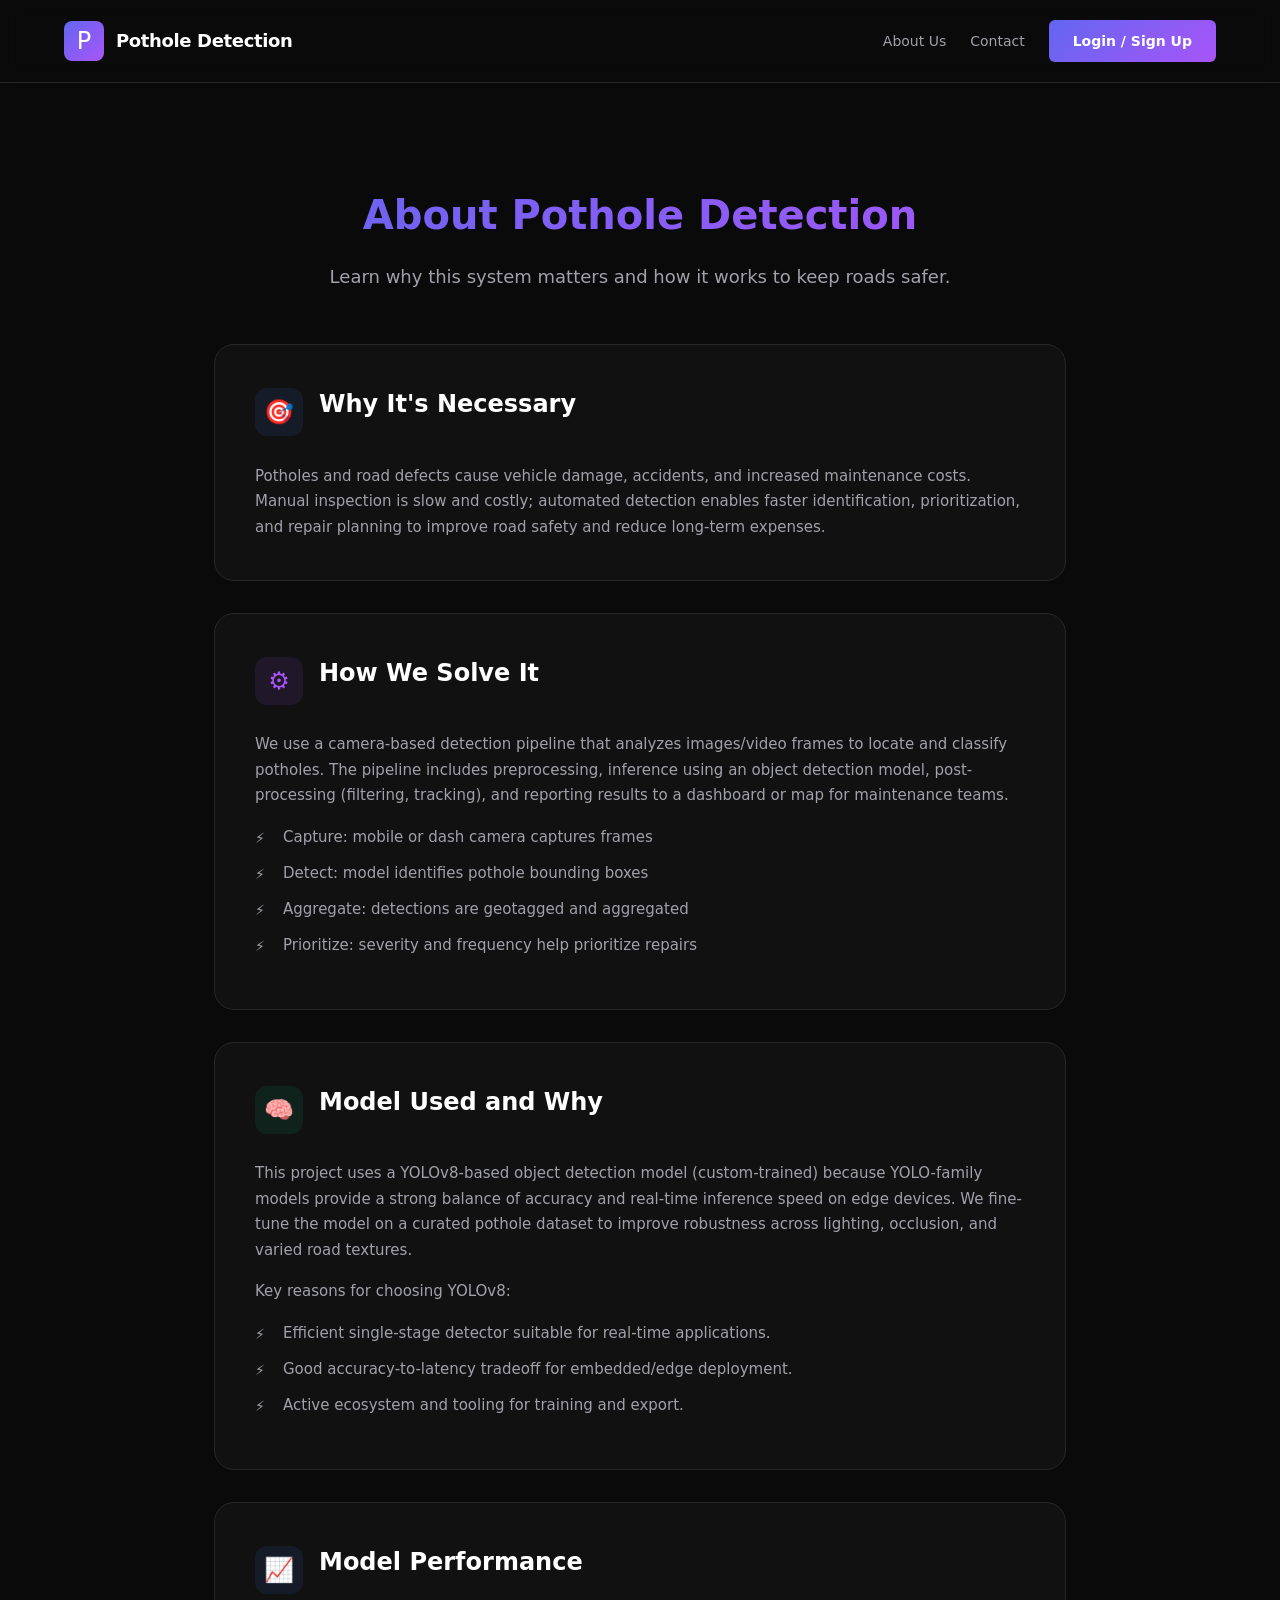
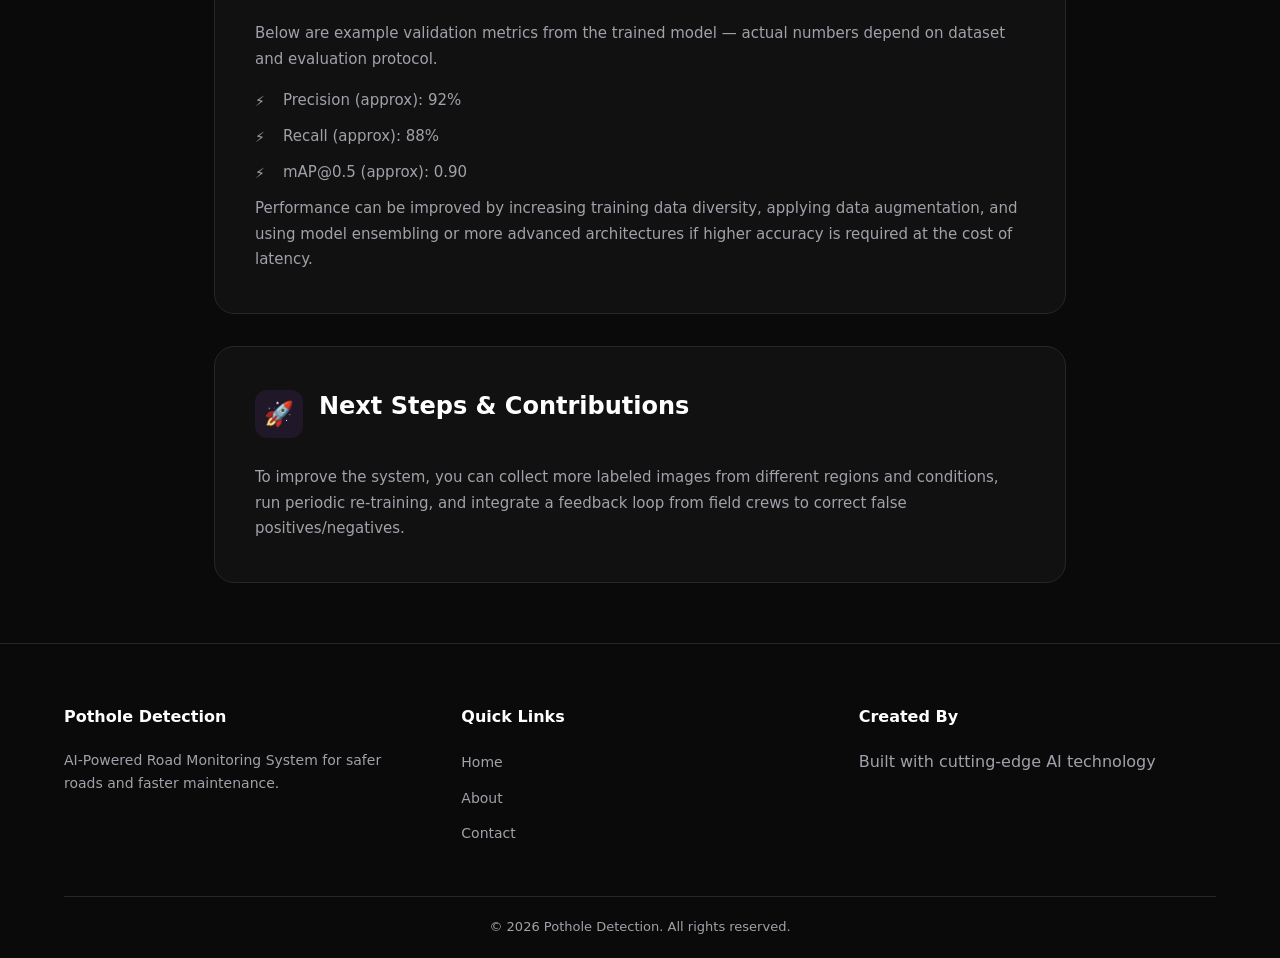
==== frontend/about.html @ 526eb77f "initial commit" ====
<!DOCTYPE html>
<html lang="en">

<head>
    <meta charset="UTF-8">
    <meta name="viewport" content="width=device-width, initial-scale=1.0">
    <title>About - Pothole Detection</title>
    <link rel="stylesheet" href="style.css">
</head>

<body>
    <!-- Header -->
    <header class="header">
        <div class="header-content">
            <!-- Left: Logo -->
            <a href="index.html" class="logo-section">
                <div class="logo-icon">P</div>
                <div class="logo-text">
                    <h1>Pothole Detection</h1>
                </div>
            </a>

            <!-- Right: Nav & Buttons -->
            <div class="nav-links">
                <a href="about.html" class="nav-link">About Us</a>
                <a href="#contact" class="nav-link">Contact</a>

                <!-- Profile / Login Section -->
                <div id="auth-section">
                    <!-- Injected by script.js based on auth state -->
                    <a href="auth.html" class="cta-btn">Login / Sign Up</a>
                </div>
            </div>
        </div>
    </header>

    <!-- About Content -->
    <main class="main-content about-container">
        <section class="about-hero">
            <h2>About Pothole Detection</h2>
            <p>Learn why this system matters and how it works to keep roads safer.</p>
        </section>

        <section id="why-necessary" class="content-section">
            <div class="section-header">
                <div class="section-icon icon-blue">🎯</div>
                <h3>Why It's Necessary</h3>
            </div>
            <p>Potholes and road defects cause vehicle damage, accidents, and increased maintenance costs. Manual
                inspection is slow and costly; automated detection enables faster identification, prioritization, and
                repair planning to improve road safety and reduce long-term expenses.</p>
        </section>

        <section id="how-to-solve" class="content-section">
            <div class="section-header">
                <div class="section-icon icon-purple">⚙️</div>
                <h3>How We Solve It</h3>
            </div>
            <p>We use a camera-based detection pipeline that analyzes images/video frames to locate and classify
                potholes. The pipeline includes preprocessing, inference using an object detection model,
                post-processing (filtering, tracking), and reporting results to a dashboard or map for maintenance
                teams.</p>
            <ul class="styled-list">
                <li>Capture: mobile or dash camera captures frames</li>
                <li>Detect: model identifies pothole bounding boxes</li>
                <li>Aggregate: detections are geotagged and aggregated</li>
                <li>Prioritize: severity and frequency help prioritize repairs</li>
            </ul>
        </section>

        <section id="model-used" class="content-section">
            <div class="section-header">
                <div class="section-icon icon-green">🧠</div>
                <h3>Model Used and Why</h3>
            </div>
            <p>This project uses a YOLOv8-based object detection model (custom-trained) because YOLO-family models
                provide a strong balance of accuracy and real-time inference speed on edge devices. We fine-tune the
                model on a curated pothole dataset to improve robustness across lighting, occlusion, and varied road
                textures.</p>
            <p>Key reasons for choosing YOLOv8:</p>
            <ul class="styled-list">
                <li>Efficient single-stage detector suitable for real-time applications.</li>
                <li>Good accuracy-to-latency tradeoff for embedded/edge deployment.</li>
                <li>Active ecosystem and tooling for training and export.</li>
            </ul>
        </section>

        <section id="model-performance" class="content-section">
            <div class="section-header">
                <div class="section-icon icon-blue">📈</div>
                <h3>Model Performance</h3>
            </div>
            <p>Below are example validation metrics from the trained model — actual numbers depend on dataset and
                evaluation protocol.</p>
            <ul class="styled-list">
                <li>Precision (approx): 92%</li>
                <li>Recall (approx): 88%</li>
                <li>mAP@0.5 (approx): 0.90</li>
            </ul>
            <p>Performance can be improved by increasing training data diversity, applying data augmentation, and using
                model ensembling or more advanced architectures if higher accuracy is required at the cost of latency.
            </p>
        </section>

        <section class="content-section">
            <div class="section-header">
                <div class="section-icon icon-purple">🚀</div>
                <h3>Next Steps & Contributions</h3>
            </div>
            <p>To improve the system, you can collect more labeled images from different regions and conditions, run
                periodic re-training, and integrate a feedback loop from field crews to correct false
                positives/negatives.</p>
        </section>
    </main>

    <!-- Footer -->
    <footer class="footer">
        <div class="container">
            <div class="footer-grid">
                <div class="footer-col">
                    <h4>Pothole Detection</h4>
                    <p style="color:var(--text-muted); font-size:14px;">
                        AI-Powered Road Monitoring System for safer roads and faster maintenance.
                    </p>
                </div>
                <div class="footer-col">
                    <h4>Quick Links</h4>
                    <ul>
                        <li><a href="index.html">Home</a></li>
                        <li><a href="about.html">About</a></li>
                        <li><a href="#contact">Contact</a></li>
                    </ul>
                </div>
                <div class="footer-col">
                    <h4>Created By</h4>
                    <p style="color:var(--text-muted);">Built with cutting-edge AI technology</p>
                </div>
            </div>
            <div class="footer-bottom">
                <p>&copy; 2026 Pothole Detection. All rights reserved.</p>
            </div>
        </div>
    </footer>

    <!-- Profile Menu Template (Hidden) -->
    <div id="profile-menu-template" style="display:none;">
        <div class="profile-menu">
            <button id="profile-btn" class="profile-btn" onclick="toggleProfileDropdown(event)">
                <div class="profile-avatar">
                    <span id="avatar-initials">U</span>
                </div>
                <span id="user-name-display" class="profile-name-text">Profile</span>
            </button>

            <div id="profile-dropdown" class="profile-dropdown">
                <div class="dropdown-header">
                    <span id="dropdown-user-name" class="dropdown-user-name">User Name</span>
                    <span id="dropdown-user-email" class="dropdown-user-email">email@example.com</span>
                </div>
                <a href="dashboard.html" class="dropdown-item">Dashboard</a>
                <a href="potholes.html" class="dropdown-item">Captured Potholes</a>
                <div style="height:1px; background:var(--border); margin: 6px 0;"></div>
                <a href="javascript:void(0)" onclick="logout()" class="dropdown-item danger">Logout</a>
            </div>
        </div>
    </div>

    <script src="script.js"></script>
    <script src="profile-menu.js"></script>
    <script>
        document.addEventListener('DOMContentLoaded', () => {
            const authToken = localStorage.getItem('authToken');
            const authSection = document.getElementById('auth-section');

            if (authToken && authSection) {
                const email = localStorage.getItem('userEmail');
                const name = localStorage.getItem('userName') || (email ? email.split('@')[0] : 'User');
                const template = document.getElementById('profile-menu-template');
                authSection.innerHTML = template.innerHTML;

                document.getElementById('user-name-display').textContent = name;
                document.getElementById('dropdown-user-name').textContent = name;
                document.getElementById('dropdown-user-email').textContent = email;

                const initial = name ? name.charAt(0).toUpperCase() : 'U';
                document.getElementById('avatar-initials').textContent = initial;
            }
        });
    </script>
</body>

</html>
---- frontend/style.css ----
:root {
    /* Dark Theme Palette */
    --bg-body: #0a0a0a;
    --bg-card: #111111;
    --bg-header: #0a0a0a;

    --text-main: #ffffff;
    --text-muted: #a1a1aa;
    --border: #27272a;

    --primary: #6366f1;
    /* Indigo */
    --primary-gradient: linear-gradient(135deg, #6366f1 0%, #a855f7 100%);
    --secondary: #ffffff;

    --success: #10b981;
    --warning: #f59e0b;
    --danger: #ef4444;

    --radius: 12px;
    --transition: all 0.3s cubic-bezier(0.4, 0, 0.2, 1);
}

* {
    margin: 0;
    padding: 0;
    box-sizing: border-box;
}

body {
    font-family: 'Inter', system-ui, -apple-system, sans-serif;
    background-color: var(--bg-body);
    color: var(--text-main);
    line-height: 1.6;
    -webkit-font-smoothing: antialiased;
}

/* Header */
.header {
    background: var(--bg-header);
    border-bottom: 1px solid var(--border);
    padding: 20px 0;
    position: sticky;
    top: 0;
    z-index: 100;
    backdrop-filter: blur(10px);
    background: rgba(10, 10, 10, 0.8);
}

.header-content {
    max-width: 1200px;
    margin: 0 auto;
    padding: 0 24px;
    display: flex;
    justify-content: space-between;
    align-items: center;
}

.logo-section {
    display: flex;
    align-items: center;
    gap: 12px;
    text-decoration: none;
}

.logo-icon {
    width: 40px;
    height: 40px;
    background: var(--primary-gradient);
    border-radius: 8px;
    /* Square with rounded corners as per image */
    display: flex;
    align-items: center;
    justify-content: center;
    font-size: 24px;
    color: white;
}

.logo-text h1 {
    font-size: 18px;
    font-weight: 600;
    color: var(--text-main);
    letter-spacing: -0.02em;
}

/* Navigation & Buttons */
.nav-links {
    display: flex;
    align-items: center;
    gap: 24px;
}

.nav-link {
    color: var(--text-muted);
    text-decoration: none;
    font-size: 14px;
    font-weight: 500;
    transition: var(--transition);
}

.nav-link:hover {
    color: var(--text-main);
}

.cta-btn {
    background: var(--primary-gradient);
    color: white;
    padding: 10px 24px;
    border-radius: 6px;
    text-decoration: none;
    font-weight: 600;
    font-size: 14px;
    border: none;
    cursor: pointer;
    transition: var(--transition);
    white-space: nowrap;
    display: flex;
    align-items: center;
    justify-content: center;
}

.cta-btn:hover {
    opacity: 0.9;
    transform: translateY(-1px);
}

/* Hero Section */
.hero-section {
    text-align: center;
    padding: 80px 20px 60px;
    max-width: 800px;
    margin: 0 auto;
}

.hero-title {
    font-size: 48px;
    font-weight: 800;
    margin-bottom: 16px;
    line-height: 1.2;
    letter-spacing: -0.02em;
}

.text-gradient {
    background: var(--primary-gradient);
    -webkit-background-clip: text;
    -webkit-text-fill-color: transparent;
    background-clip: text;
    /* Standardization */
}

.hero-subtitle {
    font-size: 18px;
    color: var(--text-muted);
    margin-bottom: 40px;
}

/* Action Buttons Centered */
.hero-actions {
    display: flex;
    justify-content: center;
    gap: 16px;
    margin-bottom: 60px;
}

.btn-hero {
    display: flex;
    align-items: center;
    gap: 8px;
    padding: 12px 28px;
    border-radius: 8px;
    font-weight: 600;
    font-size: 15px;
    text-decoration: none;
    transition: var(--transition);
    border: none;
    cursor: pointer;
}

.btn-hero.primary {
    background: var(--primary-gradient);
    color: white;
}

.btn-hero.secondary {
    background: white;
    color: black;
}

/* Main Container */
.container {
    max-width: 1200px;
    margin: 0 auto;
    padding: 0 24px;
}

/* Camera Card */
.camera-card {
    background: var(--bg-card);
    border: 1px solid var(--border);
    border-radius: var(--radius);
    padding: 24px;
    margin-bottom: 80px;
}

.card-header {
    display: flex;
    justify-content: space-between;
    align-items: center;
    margin-bottom: 20px;
}

.card-title {
    display: flex;
    align-items: center;
    gap: 10px;
    font-size: 18px;
    font-weight: 600;
}

.status-indicator {
    display: flex;
    align-items: center;
    gap: 6px;
    font-size: 13px;
    color: var(--text-muted);
}

.camera-preview {
    width: 100%;
    aspect-ratio: 16/9;
    background: #000;
    border-radius: 8px;
    display: flex;
    flex-direction: column;
    align-items: center;
    justify-content: center;
    color: var(--text-muted);
    margin-bottom: 20px;
    overflow: hidden;
    position: relative;
    /* Essential for overlay positioning */
}

.camera-preview video {
    width: 100%;
    height: 100%;
    object-fit: cover;
    display: none;
}

/* Start Button Centered in Card */
.start-camera-container {
    display: flex;
    justify-content: center;
    /* Centered as requested */
}

.btn-start {
    background: white;
    color: black;
    padding: 10px 24px;
    border-radius: 6px;
    border: none;
    font-weight: 600;
    cursor: pointer;
    transition: var(--transition);
}

.btn-start:hover {
    background: #e5e5e5;
}

/* Features Section */
.features-section {
    padding: 60px 0;
}

.features-title {
    text-align: center;
    font-size: 24px;
    font-weight: 700;
    margin-bottom: 40px;
}

.features-grid {
    display: grid;
    grid-template-columns: repeat(auto-fit, minmax(300px, 1fr));
    gap: 24px;
}

.feature-card {
    background: var(--bg-card);
    border: 1px solid var(--border);
    border-radius: var(--radius);
    padding: 24px;
    transition: var(--transition);
}

.feature-card:hover {
    border-color: var(--primary);
    transform: translateY(-2px);
}

.feature-icon {
    width: 40px;
    height: 40px;
    border-radius: 8px;
    display: flex;
    align-items: center;
    justify-content: center;
    font-size: 20px;
    margin-bottom: 16px;
}

.icon-blue {
    background: rgba(59, 130, 246, 0.1);
    color: #3b82f6;
}

.icon-purple {
    background: rgba(168, 85, 247, 0.1);
    color: #a855f7;
}

.icon-green {
    background: rgba(16, 185, 129, 0.1);
    color: #10b981;
}

.feature-card h3 {
    font-size: 18px;
    font-weight: 600;
    margin-bottom: 8px;
}

.feature-card p {
    font-size: 14px;
    color: var(--text-muted);
}

/* Footer */
.footer {
    border-top: 1px solid var(--border);
    padding: 60px 0 20px;
    margin-top: 60px;
    background: var(--bg-header);
}

.footer-grid {
    display: grid;
    grid-template-columns: repeat(auto-fit, minmax(200px, 1fr));
    gap: 40px;
    margin-bottom: 40px;
}

.footer-col h4 {
    color: white;
    margin-bottom: 20px;
    font-size: 16px;
}

.footer-col ul {
    list-style: none;
}

.footer-col ul li {
    margin-bottom: 10px;
}

.footer-col a {
    color: var(--text-muted);
    text-decoration: none;
    font-size: 14px;
    transition: 0.2s;
}

.footer-col a:hover {
    color: white;
}

.footer-bottom {
    text-align: center;
    color: var(--text-muted);
    font-size: 13px;
    padding-top: 20px;
    border-top: 1px solid var(--border);
}

/* Profile Dropdown Override */
/* Profile Avatar & Menu */
.profile-menu {
    position: relative;
    display: flex;
    align-items: center;
}

.profile-btn {
    border: none;
    padding: 0;
    cursor: pointer;
    display: flex;
    align-items: center;
    gap: 12px;
    background: transparent;
}

/* Round Avatar Circle */
.profile-avatar {
    width: 40px;
    height: 40px;
    border-radius: 50%;
    background: var(--primary-gradient);
    display: flex;
    align-items: center;
    justify-content: center;
    color: white;
    font-weight: 600;
    font-size: 16px;
    border: 2px solid rgba(255, 255, 255, 0.1);
    transition: var(--transition);
    overflow: hidden;
    /* For when we add actual images later */
}

.profile-avatar:hover {
    border-color: var(--primary);
    transform: scale(1.05);
}

.profile-avatar img {
    width: 100%;
    height: 100%;
    object-fit: cover;
}

/* User name text next to avatar (optional, can hide on mobile) */
.profile-name-text {
    color: var(--text-main);
    font-weight: 500;
    font-size: 14px;
}

/* Dark Theme Dropdown */
.profile-dropdown {
    position: absolute;
    top: 55px;
    right: 0;
    width: 240px;
    background: #18181b;
    /* Slightly lighter than pure black */
    border: 1px solid var(--border);
    border-radius: 12px;
    box-shadow: 0 10px 40px -10px rgba(0, 0, 0, 0.5);
    padding: 8px;
    opacity: 0;
    visibility: hidden;
    transform: translateY(-10px);
    transition: var(--transition);
    z-index: 1000;
}

.profile-dropdown.show {
    opacity: 1;
    visibility: visible;
    transform: translateY(0);
}

.dropdown-header {
    padding: 12px 16px;
    border-bottom: 1px solid var(--border);
    margin-bottom: 8px;
}

.dropdown-user-name {
    display: block;
    color: white;
    font-weight: 600;
    font-size: 15px;
}

.dropdown-user-email {
    display: block;
    color: var(--text-muted);
    font-size: 12px;
    margin-top: 2px;
}

.dropdown-item {
    display: flex;
    align-items: center;
    padding: 10px 16px;
    color: var(--text-muted);
    /* Light gray text */
    text-decoration: none;
    font-size: 14px;
    border-radius: 6px;
    transition: all 0.2s;
    margin-bottom: 2px;
}

.dropdown-item:hover {
    background: rgba(255, 255, 255, 0.08);
    color: white;
}

.dropdown-item.danger {
    color: #ef4444;
    /* Red */
}

.dropdown-item.danger:hover {
    background: rgba(239, 68, 68, 0.1);
}

/* -------------------------------------------------------------------
   MISSING STYLES (Restored)
   ------------------------------------------------------------------- */

/* Toast Notifications */
.toast-notification {
    position: fixed;
    top: 40px;
    /* More spacing from top */
    left: 50%;
    transform: translateX(-50%) translateY(-20px);
    background: #18181b;
    border: 1px solid var(--border);
    color: white;
    padding: 12px 24px;
    border-radius: 50px;
    /* Fully rounded as requested */
    box-shadow: 0 10px 30px rgba(0, 0, 0, 0.5);
    z-index: 10000;
    display: flex;
    align-items: center;
    gap: 12px;
    opacity: 0;
    visibility: hidden;
    transition: all 0.3s cubic-bezier(0.4, 0, 0.2, 1);
}

.toast-notification.show {
    opacity: 1;
    visibility: visible;
    transform: translateX(-50%) translateY(0);
}

.toast-notification.success {
    border-color: var(--success);
    background: rgba(16, 185, 129, 0.15);
    /* Green tint */
    box-shadow: 0 5px 20px rgba(16, 185, 129, 0.2);
}

.toast-notification.error {
    border-color: var(--danger);
    background: rgba(239, 68, 68, 0.15);
    /* Red tint */
    box-shadow: 0 5px 20px rgba(239, 68, 68, 0.2);
}

.toast-notification.info {
    border-color: var(--primary);
    background: rgba(99, 102, 241, 0.15);
    /* Blue tint */
    box-shadow: 0 5px 20px rgba(99, 102, 241, 0.2);
}

.toast-icon {
    font-size: 18px;
}

.toast-message {
    font-size: 14px;
    font-weight: 500;
}


/* Detection Overlay in Side Panel */
.detection-overlay {
    position: absolute;
    top: 20px;
    left: 50%;
    transform: translateX(-50%);
    background: rgba(0, 0, 0, 0.6);
    color: white;
    padding: 8px 20px;
    border-radius: 30px;
    font-size: 14px;
    font-weight: 600;
    pointer-events: none;
    z-index: 20;
    border: 1px solid rgba(255, 255, 255, 0.1);
    transition: all 0.3s cubic-bezier(0.4, 0, 0.2, 1);
    white-space: nowrap;
    backdrop-filter: blur(4px);
    display: none;
    /* Hidden by default */
}

.detection-overlay.active {
    background: rgba(220, 38, 38, 0.9);
    /* Red */
    border-color: rgba(255, 255, 255, 0.3);
    box-shadow: 0 0 15px rgba(220, 38, 38, 0.5);
    animation: pulse-alert 1.5s infinite;
}

@keyframes pulse-alert {
    0% {
        transform: translateX(-50%) scale(1);
    }

    50% {
        transform: translateX(-50%) scale(1.05);
    }

    100% {
        transform: translateX(-50%) scale(1);
    }
}

/* Side Camera Panel */
.side-camera-panel {
    position: fixed;
    top: 0;
    right: 0;
    width: 320px;
    /* or wider if needed */
    height: 100vh;
    background: var(--bg-card);
    border-left: 1px solid var(--border);
    transform: translateX(100%);
    transition: transform 0.3s cubic-bezier(0.4, 0, 0.2, 1);
    z-index: 200;
    display: flex;
    flex-direction: column;
    padding: 20px;
    box-shadow: -5px 0 20px rgba(0, 0, 0, 0.5);
}

.side-camera-panel.show {
    transform: translateX(0);
}

.side-camera-header {
    display: flex;
    justify-content: space-between;
    align-items: center;
    margin-bottom: 20px;
}

.side-camera-header h4 {
    margin: 0;
    color: white;
}

.side-camera-header p {
    margin: 4px 0 0 0;
    font-size: 12px;
    color: var(--text-muted);
}

.close-side-btn {
    background: transparent;
    border: 1px solid var(--border);
    color: var(--text-muted);
    padding: 6px 12px;
    border-radius: 6px;
    cursor: pointer;
    font-size: 12px;
}

.close-side-btn:hover {
    border-color: white;
    color: white;
}

#side-camera {
    width: 100%;
    height: auto;
    aspect-ratio: 9/16;
    /* Portrait for typical phone usage or adjust as needed */
    background: black;
    border-radius: 12px;
    object-fit: cover;
}

/* ------------------------------------- */
/* About Page Styling                    */
/* ------------------------------------- */
.about-container {
    max-width: 900px;
    margin: 40px auto;
    padding: 0 24px;
    display: flex;
    flex-direction: column;
    gap: 32px;
}

.about-hero {
    text-align: center;
    padding: 60px 20px 20px;
}

.about-hero h2 {
    font-size: 40px;
    font-weight: 800;
    margin-bottom: 16px;
    background: var(--primary-gradient);
    -webkit-background-clip: text;
    -webkit-text-fill-color: transparent;
    background-clip: text;
}

.about-hero p {
    font-size: 18px;
    color: var(--text-muted);
}

.content-section {
    background: var(--bg-card);
    border: 1px solid var(--border);
    border-radius: 20px; /* Highly rounded as requested */
    padding: 40px;
    transition: var(--transition);
}

.content-section:hover {
    border-color: rgba(99, 102, 241, 0.4); 
    transform: translateY(-2px);
    box-shadow: 0 20px 40px -20px rgba(0,0,0,0.5);
}

.section-icon {
    width: 48px;
    height: 48px;
    border-radius: 12px;
    display: flex;
    align-items: center;
    justify-content: center;
    font-size: 24px;
    margin-bottom: 24px;
}

.section-header {
    display: flex;
    align-items: center;
    gap: 16px;
    margin-bottom: 24px;
}

.section-header .section-icon {
    margin-bottom: 0;
}

.section-header h3 {
    margin-bottom: 0;
}

.content-section h3 {
    font-size: 24px;
    margin-bottom: 16px;
    color: var(--text-main);
}

.content-section p {
    color: var(--text-muted);
    line-height: 1.7;
    margin-bottom: 16px;
    font-size: 15px;
}

.content-section p:last-child {
    margin-bottom: 0;
}

.styled-list {
    list-style-type: none;
    margin-top: 16px;
    padding: 0;
}

.styled-list li {
    position: relative;
    padding-left: 28px;
    margin-bottom: 12px;
    color: var(--text-muted);
    font-size: 15px;
}

.styled-list li::before {
    content: "⚡";
    position: absolute;
    left: 0;
    top: 2px;
    font-size: 14px;
}

/* Mobile Responsiveness - Keep horizontal but fit the screen */
@media (max-width: 768px) {
    .header-content {
        padding: 0 16px;
    }

    /* Hide the full title on small screens to make room for nav links and button */
    .logo-text {
        display: none;
    }

    .nav-links {
        gap: 12px;
    }

    .nav-link {
        font-size: 13px;
    }

    .cta-btn {
        padding: 8px 16px;
        font-size: 13px;
    }

    .hero-title {
        font-size: 32px;
    }
}
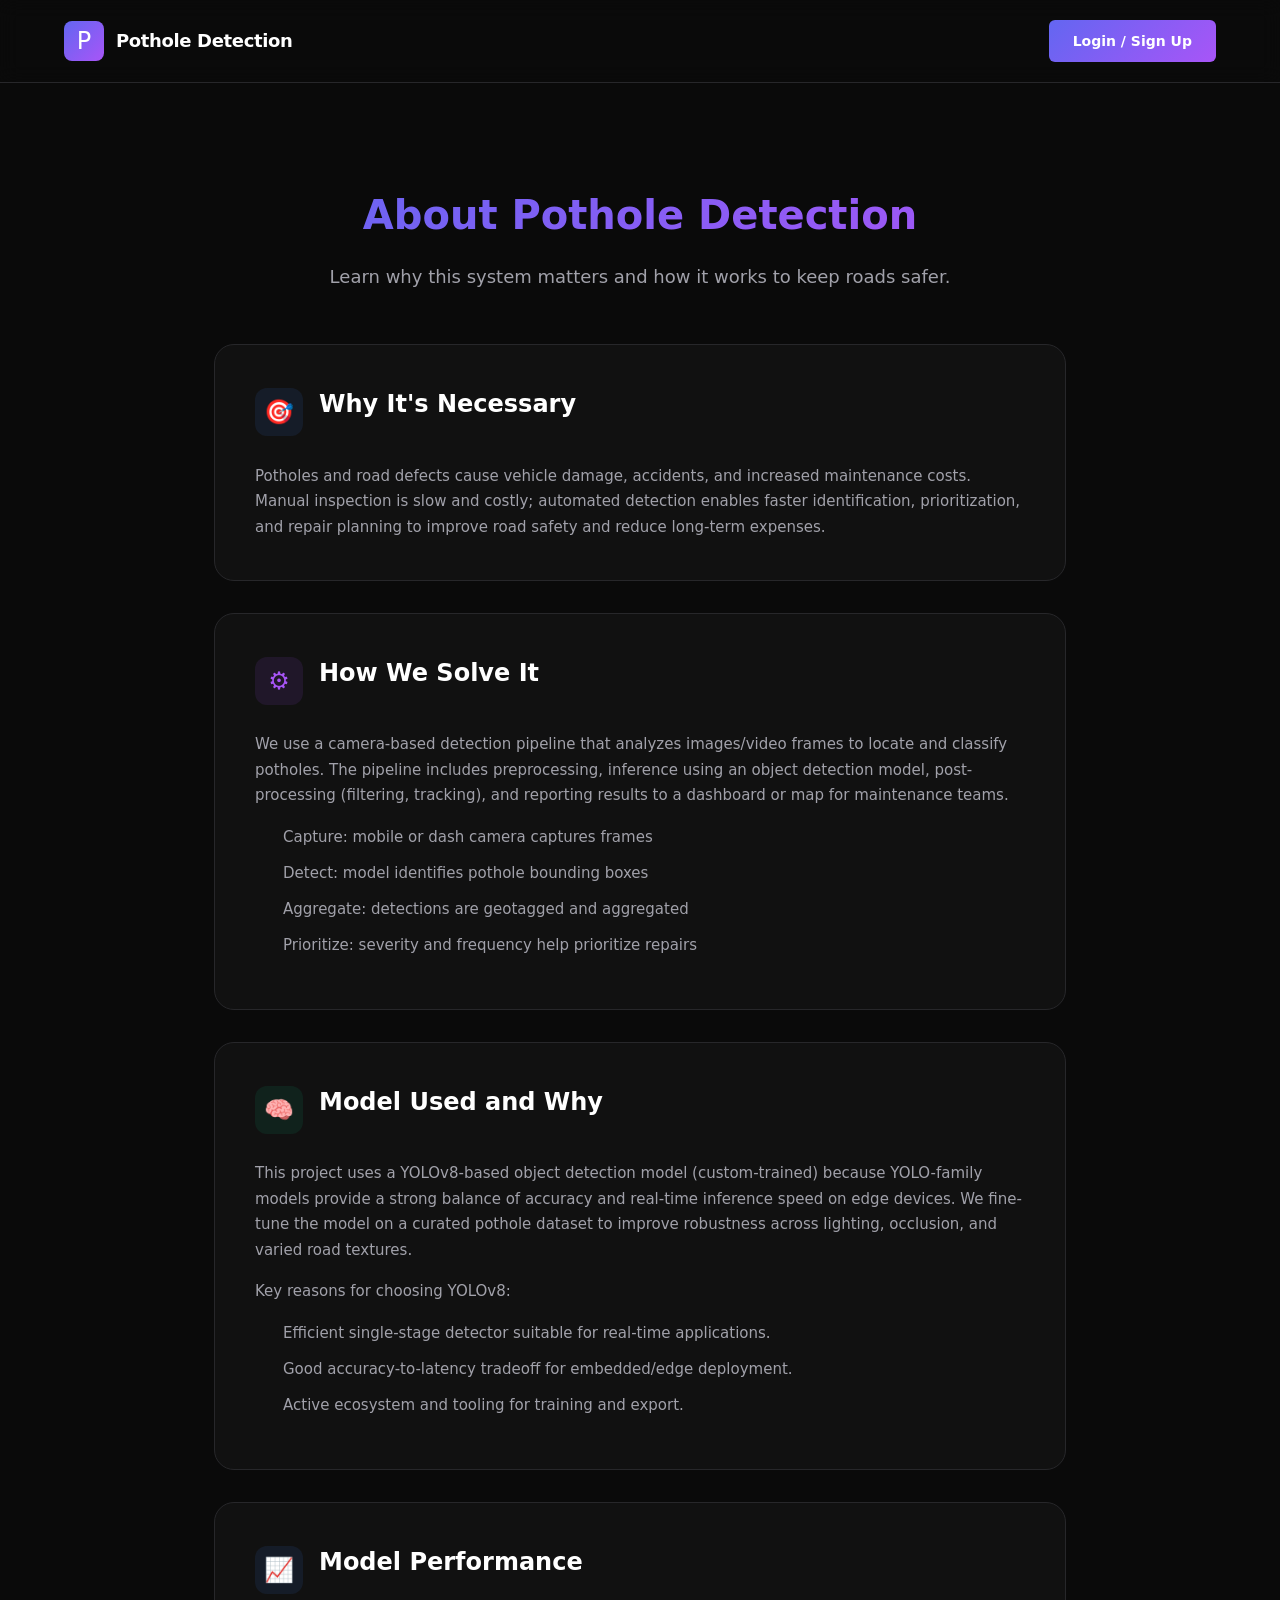
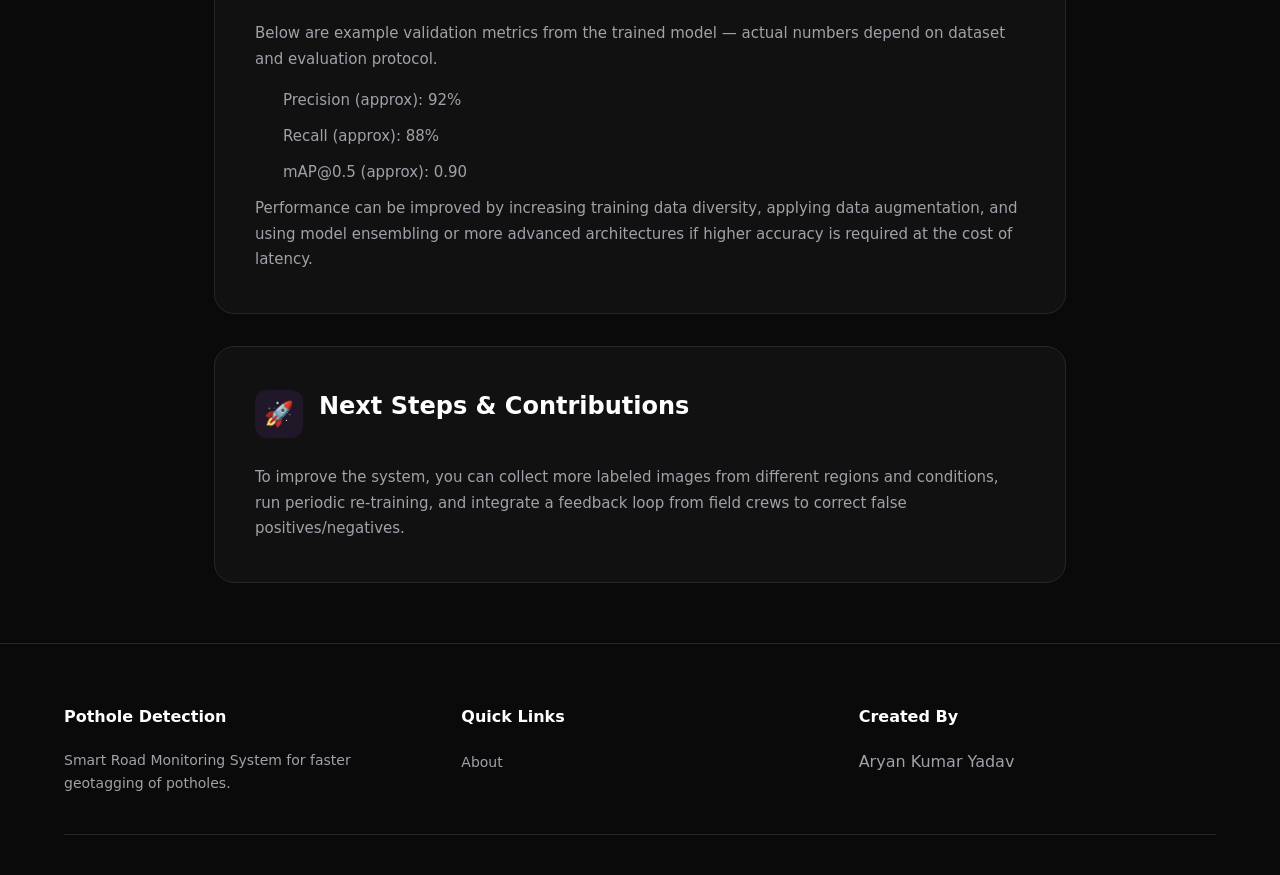
==== commit 3e31e8a9: "updated frontend" ====
--- a/frontend/about.html
+++ b/frontend/about.html
@@ -5,7 +5,7 @@
     <meta charset="UTF-8">
     <meta name="viewport" content="width=device-width, initial-scale=1.0">
     <title>About - Pothole Detection</title>
-    <link rel="stylesheet" href="style.css">
+    <link rel="stylesheet" href="css/style.css">
 </head>
 
 <body>
@@ -22,9 +22,6 @@
 
             <!-- Right: Nav & Buttons -->
             <div class="nav-links">
-                <a href="about.html" class="nav-link">About Us</a>
-                <a href="#contact" class="nav-link">Contact</a>
-
                 <!-- Profile / Login Section -->
                 <div id="auth-section">
                     <!-- Injected by script.js based on auth state -->
@@ -120,24 +117,22 @@
                 <div class="footer-col">
                     <h4>Pothole Detection</h4>
                     <p style="color:var(--text-muted); font-size:14px;">
-                        AI-Powered Road Monitoring System for safer roads and faster maintenance.
+                        Smart Road Monitoring System for faster geotagging of potholes.
                     </p>
                 </div>
                 <div class="footer-col">
                     <h4>Quick Links</h4>
                     <ul>
-                        <li><a href="index.html">Home</a></li>
                         <li><a href="about.html">About</a></li>
-                        <li><a href="#contact">Contact</a></li>
                     </ul>
                 </div>
                 <div class="footer-col">
                     <h4>Created By</h4>
-                    <p style="color:var(--text-muted);">Built with cutting-edge AI technology</p>
+                    <p style="color:var(--text-muted);">Aryan Kumar Yadav</p>
                 </div>
             </div>
             <div class="footer-bottom">
-                <p>&copy; 2026 Pothole Detection. All rights reserved.</p>
+                <p></p>
             </div>
         </div>
     </footer>
@@ -165,8 +160,8 @@
         </div>
     </div>
 
-    <script src="script.js"></script>
-    <script src="profile-menu.js"></script>
+    <script src="js/script.js"></script>
+    <script src="js/profile-menu.js"></script>
     <script>
         document.addEventListener('DOMContentLoaded', () => {
             const authToken = localStorage.getItem('authToken');
--- a/frontend/css/style.css
+++ b/frontend/css/style.css
@@ -0,0 +1,828 @@
+:root {
+    /* Dark Theme Palette */
+    --bg-body: #0a0a0a;
+    --bg-card: #111111;
+    --bg-header: #0a0a0a;
+
+    --text-main: #ffffff;
+    --text-muted: #a1a1aa;
+    --border: #27272a;
+
+    --primary: #6366f1;
+    /* Indigo */
+    --primary-gradient: linear-gradient(135deg, #6366f1 0%, #a855f7 100%);
+    --secondary: #ffffff;
+
+    --success: #10b981;
+    --warning: #f59e0b;
+    --danger: #ef4444;
+
+    --radius: 12px;
+    --transition: all 0.3s cubic-bezier(0.4, 0, 0.2, 1);
+}
+
+* {
+    margin: 0;
+    padding: 0;
+    box-sizing: border-box;
+}
+
+body {
+    font-family: 'Inter', system-ui, -apple-system, sans-serif;
+    background-color: var(--bg-body);
+    color: var(--text-main);
+    line-height: 1.6;
+    -webkit-font-smoothing: antialiased;
+}
+
+/* Header */
+.header {
+    background: var(--bg-header);
+    border-bottom: 1px solid var(--border);
+    padding: 20px 0;
+    position: sticky;
+    top: 0;
+    z-index: 100;
+    backdrop-filter: blur(10px);
+    background: rgba(10, 10, 10, 0.8);
+}
+
+.header-content {
+    max-width: 1200px;
+    margin: 0 auto;
+    padding: 0 24px;
+    display: flex;
+    justify-content: space-between;
+    align-items: center;
+}
+
+.logo-section {
+    display: flex;
+    align-items: center;
+    gap: 12px;
+    text-decoration: none;
+}
+
+.logo-icon {
+    width: 40px;
+    height: 40px;
+    background: var(--primary-gradient);
+    border-radius: 8px;
+    /* Square with rounded corners as per image */
+    display: flex;
+    align-items: center;
+    justify-content: center;
+    font-size: 24px;
+    color: white;
+}
+
+.logo-text h1 {
+    font-size: 18px;
+    font-weight: 600;
+    color: var(--text-main);
+    letter-spacing: -0.02em;
+}
+
+/* Navigation & Buttons */
+.nav-links {
+    display: flex;
+    align-items: center;
+    gap: 24px;
+}
+
+.nav-link {
+    color: var(--text-muted);
+    text-decoration: none;
+    font-size: 14px;
+    font-weight: 500;
+    transition: var(--transition);
+}
+
+.nav-link:hover {
+    color: var(--text-main);
+}
+
+.cta-btn {
+    background: var(--primary-gradient);
+    color: white;
+    padding: 10px 24px;
+    border-radius: 6px;
+    text-decoration: none;
+    font-weight: 600;
+    font-size: 14px;
+    border: none;
+    cursor: pointer;
+    transition: var(--transition);
+    white-space: nowrap;
+    display: flex;
+    align-items: center;
+    justify-content: center;
+}
+
+.cta-btn:hover {
+    opacity: 0.9;
+    transform: translateY(-1px);
+}
+
+/* Hero Section */
+.hero-section {
+    text-align: center;
+    padding: 80px 20px 60px;
+    max-width: 800px;
+    margin: 0 auto;
+}
+
+.hero-title {
+    font-size: 48px;
+    font-weight: 800;
+    margin-bottom: 16px;
+    line-height: 1.2;
+    letter-spacing: -0.02em;
+}
+
+.text-gradient {
+    background: var(--primary-gradient);
+    -webkit-background-clip: text;
+    -webkit-text-fill-color: transparent;
+    background-clip: text;
+    /* Standardization */
+}
+
+.hero-subtitle {
+    font-size: 18px;
+    color: var(--text-muted);
+    margin-bottom: 40px;
+}
+
+/* Action Buttons Centered */
+.hero-actions {
+    display: flex;
+    justify-content: center;
+    gap: 16px;
+    margin-bottom: 60px;
+}
+
+.btn-hero {
+    display: flex;
+    align-items: center;
+    gap: 8px;
+    padding: 12px 28px;
+    border-radius: 8px;
+    font-weight: 600;
+    font-size: 15px;
+    text-decoration: none;
+    transition: var(--transition);
+    border: none;
+    cursor: pointer;
+}
+
+.btn-hero.primary {
+    background: var(--primary-gradient);
+    color: white;
+}
+
+.btn-hero.secondary {
+    background: white;
+    color: black;
+}
+
+/* Main Container */
+.container {
+    max-width: 1200px;
+    margin: 0 auto;
+    padding: 0 24px;
+}
+
+/* Camera Card */
+.camera-card {
+    background: var(--bg-card);
+    border: 1px solid var(--border);
+    border-radius: var(--radius);
+    padding: 24px;
+    margin-bottom: 80px;
+}
+
+.card-header {
+    display: flex;
+    justify-content: space-between;
+    align-items: center;
+    margin-bottom: 20px;
+}
+
+.card-title {
+    display: flex;
+    align-items: center;
+    gap: 10px;
+    font-size: 18px;
+    font-weight: 600;
+}
+
+.status-indicator {
+    display: flex;
+    align-items: center;
+    gap: 6px;
+    font-size: 13px;
+    color: var(--text-muted);
+}
+
+.camera-preview {
+    width: 100%;
+    aspect-ratio: 16/9;
+    background: #000;
+    border-radius: 8px;
+    display: flex;
+    flex-direction: column;
+    align-items: center;
+    justify-content: center;
+    color: var(--text-muted);
+    margin-bottom: 20px;
+    overflow: hidden;
+    position: relative;
+    /* Essential for overlay positioning */
+}
+
+.camera-preview video {
+    width: 100%;
+    height: 100%;
+    object-fit: cover;
+    display: none;
+}
+
+/* Start Button Centered in Card */
+.start-camera-container {
+    display: flex;
+    justify-content: center;
+    /* Centered as requested */
+}
+
+.btn-start {
+    background: white;
+    color: black;
+    padding: 10px 24px;
+    border-radius: 6px;
+    border: none;
+    font-weight: 600;
+    cursor: pointer;
+    transition: var(--transition);
+}
+
+.btn-start:hover {
+    background: #e5e5e5;
+}
+
+/* Features Section */
+.features-section {
+    padding: 60px 0;
+}
+
+.features-title {
+    text-align: center;
+    font-size: 24px;
+    font-weight: 700;
+    margin-bottom: 40px;
+}
+
+.features-grid {
+    display: grid;
+    grid-template-columns: repeat(auto-fit, minmax(300px, 1fr));
+    gap: 24px;
+}
+
+.feature-card {
+    background: var(--bg-card);
+    border: 1px solid var(--border);
+    border-radius: var(--radius);
+    padding: 24px;
+    transition: var(--transition);
+}
+
+.feature-card:hover {
+    border-color: var(--primary);
+    transform: translateY(-2px);
+}
+
+.feature-icon {
+    width: 40px;
+    height: 40px;
+    border-radius: 8px;
+    display: flex;
+    align-items: center;
+    justify-content: center;
+    font-size: 20px;
+    margin-bottom: 16px;
+}
+
+.icon-blue {
+    background: rgba(59, 130, 246, 0.1);
+    color: #3b82f6;
+}
+
+.icon-purple {
+    background: rgba(168, 85, 247, 0.1);
+    color: #a855f7;
+}
+
+.icon-green {
+    background: rgba(16, 185, 129, 0.1);
+    color: #10b981;
+}
+
+.feature-card h3 {
+    font-size: 18px;
+    font-weight: 600;
+    margin-bottom: 8px;
+}
+
+.feature-card p {
+    font-size: 14px;
+    color: var(--text-muted);
+}
+
+/* Footer */
+.footer {
+    border-top: 1px solid var(--border);
+    padding: 60px 0 20px;
+    margin-top: 60px;
+    background: var(--bg-header);
+}
+
+.footer-grid {
+    display: grid;
+    grid-template-columns: repeat(auto-fit, minmax(200px, 1fr));
+    gap: 40px;
+    margin-bottom: 40px;
+}
+
+.footer-col h4 {
+    color: white;
+    margin-bottom: 20px;
+    font-size: 16px;
+}
+
+.footer-col ul {
+    list-style: none;
+}
+
+.footer-col ul li {
+    margin-bottom: 10px;
+}
+
+.footer-col a {
+    color: var(--text-muted);
+    text-decoration: none;
+    font-size: 14px;
+    transition: 0.2s;
+}
+
+.footer-col a:hover {
+    color: white;
+}
+
+.footer-bottom {
+    text-align: center;
+    color: var(--text-muted);
+    font-size: 13px;
+    padding-top: 20px;
+    border-top: 1px solid var(--border);
+}
+
+/* Profile Dropdown Override */
+/* Profile Avatar & Menu */
+.profile-menu {
+    position: relative;
+    display: flex;
+    align-items: center;
+}
+
+.profile-btn {
+    border: none;
+    padding: 0;
+    cursor: pointer;
+    display: flex;
+    align-items: center;
+    gap: 12px;
+    background: transparent;
+}
+
+/* Round Avatar Circle */
+.profile-avatar {
+    width: 40px;
+    height: 40px;
+    border-radius: 50%;
+    background: var(--primary-gradient);
+    display: flex;
+    align-items: center;
+    justify-content: center;
+    color: white;
+    font-weight: 600;
+    font-size: 16px;
+    border: 2px solid rgba(255, 255, 255, 0.1);
+    transition: var(--transition);
+    overflow: hidden;
+    /* For when we add actual images later */
+}
+
+.profile-avatar:hover {
+    border-color: var(--primary);
+    transform: scale(1.05);
+}
+
+.profile-avatar img {
+    width: 100%;
+    height: 100%;
+    object-fit: cover;
+}
+
+/* User name text next to avatar (optional, can hide on mobile) */
+.profile-name-text {
+    color: var(--text-main);
+    font-weight: 500;
+    font-size: 14px;
+}
+
+/* Dark Theme Dropdown */
+.profile-dropdown {
+    position: absolute;
+    top: 55px;
+    right: 0;
+    width: 240px;
+    background: #18181b;
+    /* Slightly lighter than pure black */
+    border: 1px solid var(--border);
+    border-radius: 12px;
+    box-shadow: 0 10px 40px -10px rgba(0, 0, 0, 0.5);
+    padding: 8px;
+    opacity: 0;
+    visibility: hidden;
+    transform: translateY(-10px);
+    transition: var(--transition);
+    z-index: 1000;
+}
+
+.profile-dropdown.show {
+    opacity: 1;
+    visibility: visible;
+    transform: translateY(0);
+}
+
+.dropdown-header {
+    padding: 12px 16px;
+    border-bottom: 1px solid var(--border);
+    margin-bottom: 8px;
+}
+
+.dropdown-user-name {
+    display: block;
+    color: white;
+    font-weight: 600;
+    font-size: 15px;
+}
+
+.dropdown-user-email {
+    display: block;
+    color: var(--text-muted);
+    font-size: 12px;
+    margin-top: 2px;
+}
+
+.dropdown-item {
+    display: flex;
+    align-items: center;
+    padding: 10px 16px;
+    color: var(--text-muted);
+    /* Light gray text */
+    text-decoration: none;
+    font-size: 14px;
+    border-radius: 6px;
+    transition: all 0.2s;
+    margin-bottom: 2px;
+}
+
+.dropdown-item:hover {
+    background: rgba(255, 255, 255, 0.08);
+    color: white;
+}
+
+.dropdown-item.danger {
+    color: #ef4444;
+    /* Red */
+}
+
+.dropdown-item.danger:hover {
+    background: rgba(239, 68, 68, 0.1);
+}
+
+/* -------------------------------------------------------------------
+   MISSING STYLES (Restored)
+   ------------------------------------------------------------------- */
+
+/* Toast Notifications */
+.toast-notification {
+    position: fixed;
+    top: 40px;
+    /* More spacing from top */
+    left: 50%;
+    transform: translateX(-50%) translateY(-20px);
+    background: #18181b;
+    border: 1px solid var(--border);
+    color: white;
+    padding: 12px 24px;
+    border-radius: 50px;
+    /* Fully rounded as requested */
+    box-shadow: 0 10px 30px rgba(0, 0, 0, 0.5);
+    z-index: 10000;
+    display: flex;
+    align-items: center;
+    gap: 12px;
+    opacity: 0;
+    visibility: hidden;
+    transition: all 0.3s cubic-bezier(0.4, 0, 0.2, 1);
+}
+
+.toast-notification.show {
+    opacity: 1;
+    visibility: visible;
+    transform: translateX(-50%) translateY(0);
+}
+
+.toast-notification.success {
+    border-color: var(--success);
+    background: rgba(16, 185, 129, 0.15);
+    /* Green tint */
+    box-shadow: 0 5px 20px rgba(16, 185, 129, 0.2);
+}
+
+.toast-notification.error {
+    border-color: var(--danger);
+    background: rgba(239, 68, 68, 0.15);
+    /* Red tint */
+    box-shadow: 0 5px 20px rgba(239, 68, 68, 0.2);
+}
+
+.toast-notification.info {
+    border-color: var(--primary);
+    background: rgba(99, 102, 241, 0.15);
+    /* Blue tint */
+    box-shadow: 0 5px 20px rgba(99, 102, 241, 0.2);
+}
+
+.toast-icon {
+    font-size: 18px;
+}
+
+.toast-message {
+    font-size: 14px;
+    font-weight: 500;
+}
+
+
+/* Detection Overlay in Side Panel */
+.detection-overlay {
+    position: absolute;
+    top: 20px;
+    left: 50%;
+    transform: translateX(-50%);
+    background: rgba(0, 0, 0, 0.6);
+    color: white;
+    padding: 8px 20px;
+    border-radius: 30px;
+    font-size: 14px;
+    font-weight: 600;
+    pointer-events: none;
+    z-index: 20;
+    border: 1px solid rgba(255, 255, 255, 0.1);
+    transition: all 0.3s cubic-bezier(0.4, 0, 0.2, 1);
+    white-space: nowrap;
+    backdrop-filter: blur(4px);
+    display: none;
+    /* Hidden by default */
+}
+
+.detection-overlay.active {
+    background: rgba(220, 38, 38, 0.9);
+    /* Red */
+    border-color: rgba(255, 255, 255, 0.3);
+    box-shadow: 0 0 15px rgba(220, 38, 38, 0.5);
+    animation: pulse-alert 1.5s infinite;
+}
+
+@keyframes pulse-alert {
+    0% {
+        transform: translateX(-50%) scale(1);
+    }
+
+    50% {
+        transform: translateX(-50%) scale(1.05);
+    }
+
+    100% {
+        transform: translateX(-50%) scale(1);
+    }
+}
+
+/* Side Camera Panel */
+.side-camera-panel {
+    position: fixed;
+    top: 0;
+    right: 0;
+    width: 320px;
+    /* or wider if needed */
+    height: 100vh;
+    background: var(--bg-card);
+    border-left: 1px solid var(--border);
+    transform: translateX(100%);
+    transition: transform 0.3s cubic-bezier(0.4, 0, 0.2, 1);
+    z-index: 200;
+    display: flex;
+    flex-direction: column;
+    padding: 20px;
+    box-shadow: -5px 0 20px rgba(0, 0, 0, 0.5);
+}
+
+.side-camera-panel.show {
+    transform: translateX(0);
+}
+
+.side-camera-header {
+    display: flex;
+    justify-content: space-between;
+    align-items: center;
+    margin-bottom: 20px;
+}
+
+.side-camera-header h4 {
+    margin: 0;
+    color: white;
+}
+
+.side-camera-header p {
+    margin: 4px 0 0 0;
+    font-size: 12px;
+    color: var(--text-muted);
+}
+
+.close-side-btn {
+    background: transparent;
+    border: 1px solid var(--border);
+    color: var(--text-muted);
+    padding: 6px 12px;
+    border-radius: 6px;
+    cursor: pointer;
+    font-size: 12px;
+}
+
+.close-side-btn:hover {
+    border-color: white;
+    color: white;
+}
+
+#side-camera {
+    width: 100%;
+    height: auto;
+    aspect-ratio: 9/16;
+    /* Portrait for typical phone usage or adjust as needed */
+    background: black;
+    border-radius: 12px;
+    object-fit: cover;
+}
+
+/* ------------------------------------- */
+/* About Page Styling                    */
+/* ------------------------------------- */
+.about-container {
+    max-width: 900px;
+    margin: 40px auto;
+    padding: 0 24px;
+    display: flex;
+    flex-direction: column;
+    gap: 32px;
+}
+
+.about-hero {
+    text-align: center;
+    padding: 60px 20px 20px;
+}
+
+.about-hero h2 {
+    font-size: 40px;
+    font-weight: 800;
+    margin-bottom: 16px;
+    background: var(--primary-gradient);
+    -webkit-background-clip: text;
+    -webkit-text-fill-color: transparent;
+    background-clip: text;
+}
+
+.about-hero p {
+    font-size: 18px;
+    color: var(--text-muted);
+}
+
+.content-section {
+    background: var(--bg-card);
+    border: 1px solid var(--border);
+    border-radius: 20px;
+    /* Highly rounded as requested */
+    padding: 40px;
+    transition: var(--transition);
+}
+
+.content-section:hover {
+    border-color: rgba(99, 102, 241, 0.4);
+    transform: translateY(-2px);
+    box-shadow: 0 20px 40px -20px rgba(0, 0, 0, 0.5);
+}
+
+.section-icon {
+    width: 48px;
+    height: 48px;
+    border-radius: 12px;
+    display: flex;
+    align-items: center;
+    justify-content: center;
+    font-size: 24px;
+    margin-bottom: 24px;
+}
+
+.section-header {
+    display: flex;
+    align-items: center;
+    gap: 16px;
+    margin-bottom: 24px;
+}
+
+.section-header .section-icon {
+    margin-bottom: 0;
+}
+
+.section-header h3 {
+    margin-bottom: 0;
+}
+
+.content-section h3 {
+    font-size: 24px;
+    margin-bottom: 16px;
+    color: var(--text-main);
+}
+
+.content-section p {
+    color: var(--text-muted);
+    line-height: 1.7;
+    margin-bottom: 16px;
+    font-size: 15px;
+}
+
+.content-section p:last-child {
+    margin-bottom: 0;
+}
+
+.styled-list {
+    list-style-type: none;
+    margin-top: 16px;
+    padding: 0;
+}
+
+.styled-list li {
+    position: relative;
+    padding-left: 28px;
+    margin-bottom: 12px;
+    color: var(--text-muted);
+    font-size: 15px;
+}
+
+.styled-list li::before {
+    content: "";
+    position: absolute;
+    left: 0;
+    top: 2px;
+    font-size: 14px;
+}
+
+/* Mobile Responsiveness - Keep horizontal but fit the screen */
+@media (max-width: 768px) {
+    .header-content {
+        padding: 0 16px;
+    }
+
+    /* Hide the full title on small screens to make room for nav links and button */
+    .logo-text {
+        display: none;
+    }
+
+    .nav-links {
+        gap: 12px;
+    }
+
+    .nav-link {
+        font-size: 13px;
+    }
+
+    .cta-btn {
+        padding: 8px 16px;
+        font-size: 13px;
+    }
+
+    .hero-title {
+        font-size: 32px;
+    }
+}
